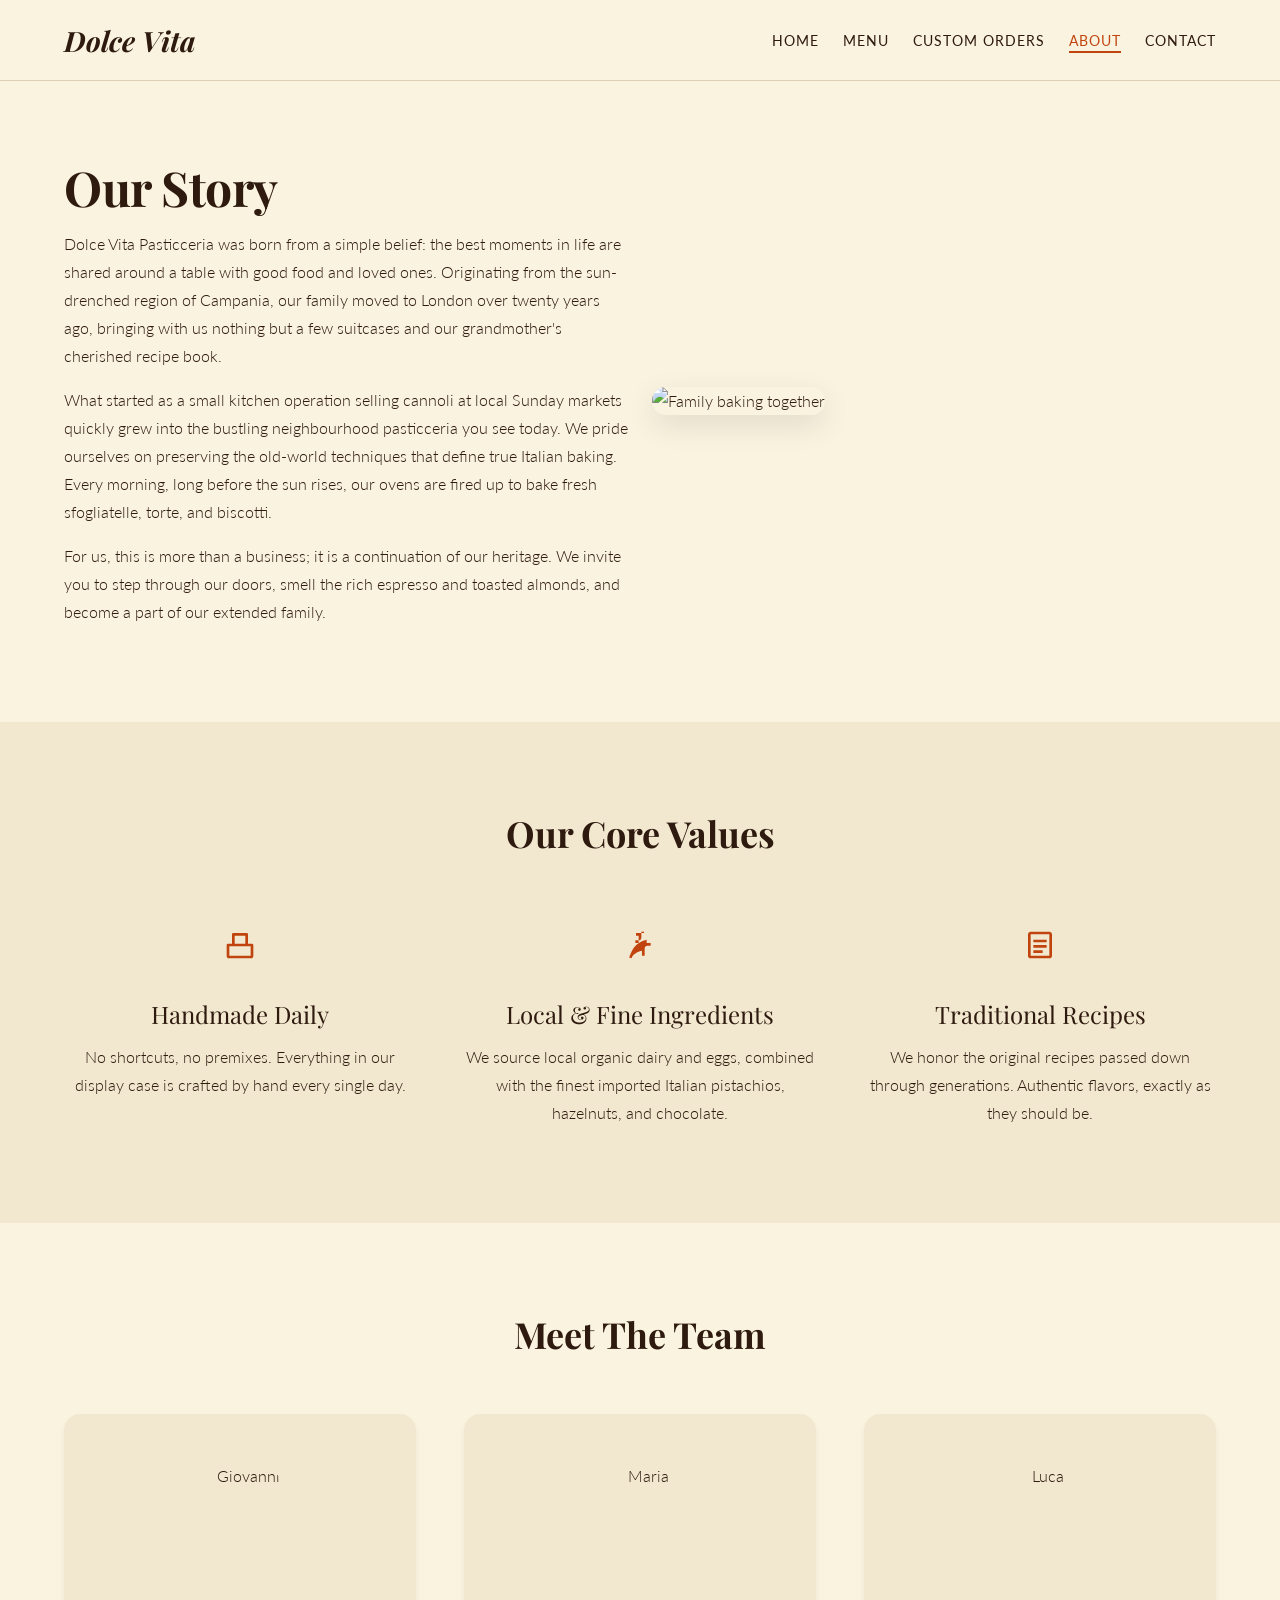
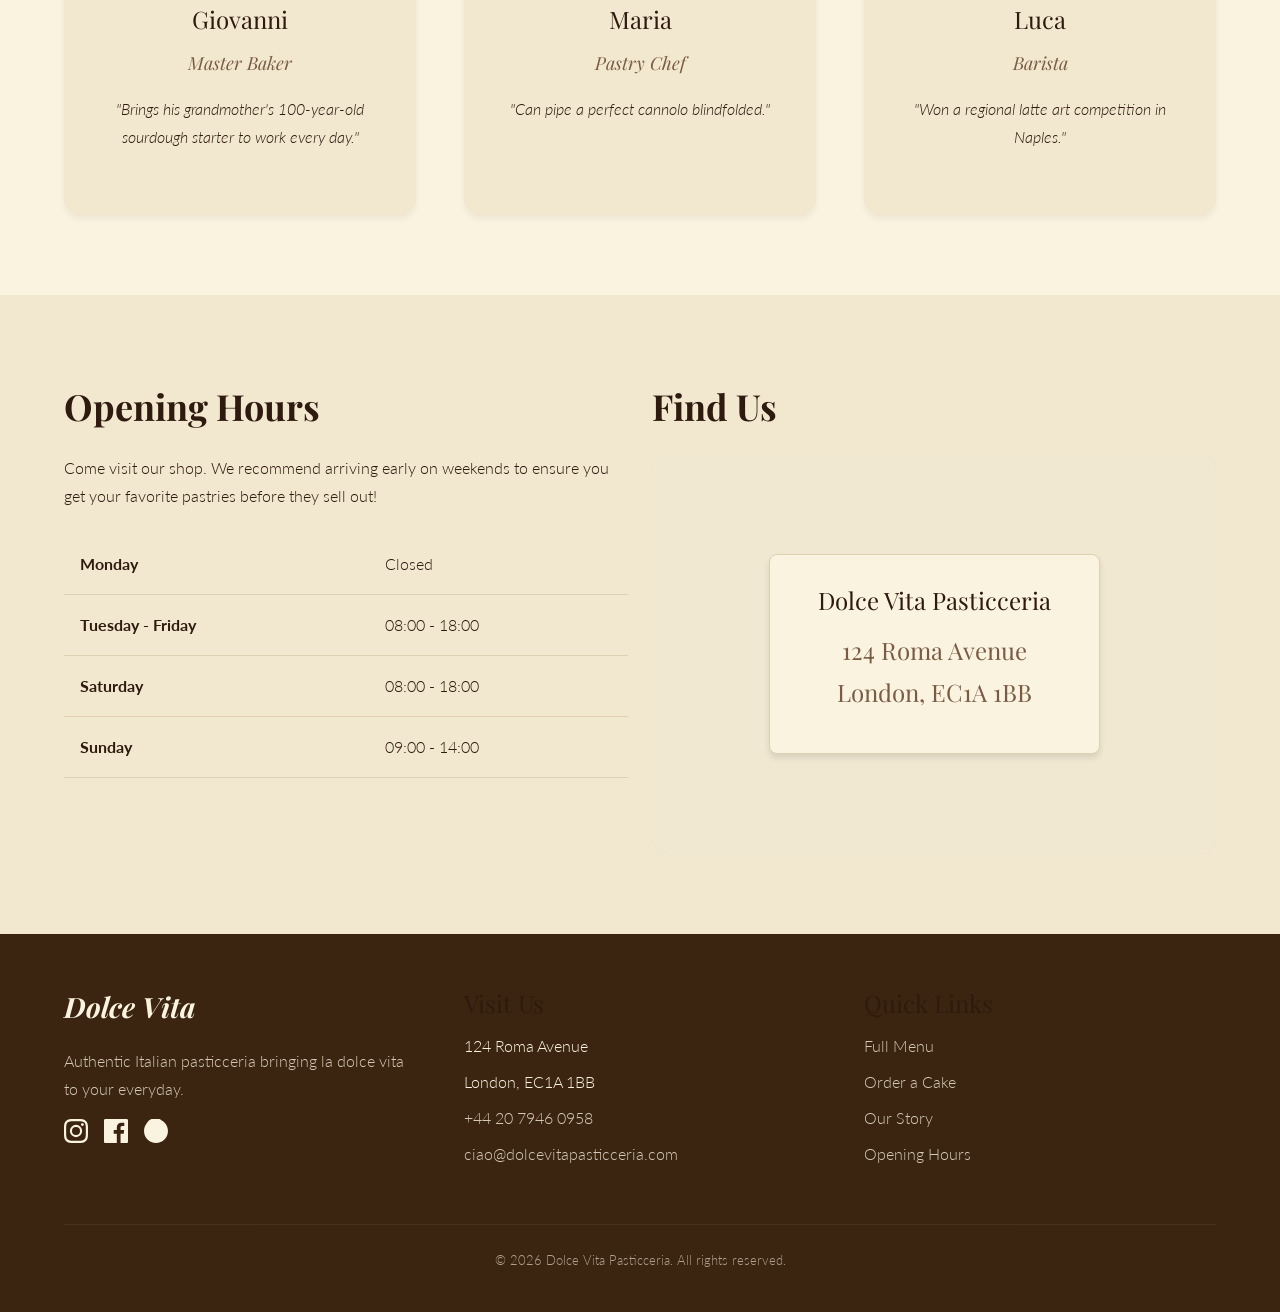
==== about.html @ 6cf19c47 "Add files via upload" ====
<!DOCTYPE html>
<html lang="en">
<head>
  <meta charset="UTF-8">
  <meta name="viewport" content="width=device-width, initial-scale=1.0">
  <title>Our Story | Dolce Vita Pasticceria</title>
  <meta name="description" content="Learn about our family history and the passion behind Dolce Vita Pasticceria. Meet our team of master bakers and pastry chefs.">
  <link rel="stylesheet" href="styles.css">
  
  <!-- Structured Data for LocalBusiness -->
  <script type="application/ld+json">
  {
    "@context": "https://schema.org",
    "@type": "Bakery",
    "name": "Dolce Vita Pasticceria",
    "image": "https://picsum.photos/seed/bakery/1200/800",
    "@id": "",
    "url": "https://dolcevitapasticceria.com",
    "telephone": "+44 20 7946 0958",
    "address": {
      "@type": "PostalAddress",
      "streetAddress": "124 Roma Avenue",
      "addressLocality": "London",
      "postalCode": "EC1A 1BB",
      "addressCountry": "UK"
    }
  }
  </script>
</head>
<body>

  <!-- Navigation -->
  <header>
    <div class="container nav-container">
      <a href="index.html" class="logo">Dolce Vita</a>
      <nav>
        <ul class="nav-links">
          <li><a href="index.html">Home</a></li>
          <li><a href="menu.html">Menu</a></li>
          <li><a href="custom-orders.html">Custom Orders</a></li>
          <li><a href="about.html">About</a></li>
          <li><a href="contact.html">Contact</a></li>
        </ul>
      </nav>
    </div>
  </header>

  <main>
    <!-- Our Story -->
    <section class="section">
      <div class="container">
        <div class="grid grid-2" style="align-items: center;">
          <div>
            <h1 style="margin-bottom: var(--space-md);">Our Story</h1>
            <p>Dolce Vita Pasticceria was born from a simple belief: the best moments in life are shared around a table with good food and loved ones. Originating from the sun-drenched region of Campania, our family moved to London over twenty years ago, bringing with us nothing but a few suitcases and our grandmother's cherished recipe book.</p>
            <p>What started as a small kitchen operation selling cannoli at local Sunday markets quickly grew into the bustling neighbourhood pasticceria you see today. We pride ourselves on preserving the old-world techniques that define true Italian baking. Every morning, long before the sun rises, our ovens are fired up to bake fresh sfogliatelle, torte, and biscotti.</p>
            <p>For us, this is more than a business; it is a continuation of our heritage. We invite you to step through our doors, smell the rich espresso and toasted almonds, and become a part of our extended family.</p>
          </div>
          <div>
            <img src="https://picsum.photos/seed/family/600/800" alt="Family baking together" style="width: 100%; border-radius: var(--radius-lg); box-shadow: 0 10px 30px rgba(0,0,0,0.1);">
          </div>
        </div>
      </div>
    </section>

    <!-- Our Values -->
    <section class="section section-alt">
      <div class="container">
        <h2 class="text-center" style="margin-bottom: var(--space-xl);">Our Core Values</h2>
        <div class="values-grid">
          <div>
            <div class="value-icon">
              <!-- Hand icon SVG -->
              <svg viewBox="0 0 24 24" fill="currentColor"><path d="M21 11h-3V4a1 1 0 0 0-1-1H7a1 1 0 0 0-1 1v7H3a1 1 0 0 0-1 1v8a2 2 0 0 0 2 2h16a2 2 0 0 0 2-2v-8a1 1 0 0 0-1-1zM8 5h8v6H8V5zm12 15H4v-7h16v7z"/></svg>
            </div>
            <h3>Handmade Daily</h3>
            <p>No shortcuts, no premixes. Everything in our display case is crafted by hand every single day.</p>
          </div>
          <div>
            <div class="value-icon">
              <!-- Leaf icon SVG -->
              <svg viewBox="0 0 24 24" fill="currentColor"><path d="M17 8C8 10 5.9 16.17 3.82 21.34l1.89.66L6 21c1.5-2.5 4.9-4.14 7.5-4.6V20h2v-5.5c0-1.1.9-2 2-2h2.5V10.5h-3zm-2-6h-2v4.5c0 1.1-.9 2-2 2H8.5V10.5H11V5H9V3h6v5z"/></svg>
            </div>
            <h3>Local & Fine Ingredients</h3>
            <p>We source local organic dairy and eggs, combined with the finest imported Italian pistachios, hazelnuts, and chocolate.</p>
          </div>
          <div>
            <div class="value-icon">
              <!-- Recipe book icon SVG -->
              <svg viewBox="0 0 24 24" fill="currentColor"><path d="M19 2H5c-1.103 0-2 .897-2 2v16c0 1.103.897 2 2 2h14c1.103 0 2-.897 2-2V4c0-1.103-.897-2-2-2zM5 20V4h14l.002 16H5z"/><path d="M7 12h10v2H7zm0-4h10v2H7zm0 8h7v2H7z"/></svg>
            </div>
            <h3>Traditional Recipes</h3>
            <p>We honor the original recipes passed down through generations. Authentic flavors, exactly as they should be.</p>
          </div>
        </div>
      </div>
    </section>

    <!-- Meet The Team -->
    <section class="section">
      <div class="container">
        <h2 class="text-center" style="margin-bottom: var(--space-xl);">Meet The Team</h2>
        <div id="team-grid" class="grid grid-3">
          <!-- Rendered via JS -->
        </div>
      </div>
    </section>

    <!-- Visit Us / Table -->
    <section class="section section-alt">
      <div class="container">
        <div class="grid grid-2" style="align-items: start;">
          <div>
            <h2>Opening Hours</h2>
            <p style="margin-bottom: var(--space-lg);">Come visit our shop. We recommend arriving early on weekends to ensure you get your favorite pastries before they sell out!</p>
            <table>
              <tbody>
                <tr>
                  <th>Monday</th>
                  <td>Closed</td>
                </tr>
                <tr>
                  <th>Tuesday - Friday</th>
                  <td>08:00 - 18:00</td>
                </tr>
                <tr>
                  <th>Saturday</th>
                  <td>08:00 - 18:00</td>
                </tr>
                <tr>
                  <th>Sunday</th>
                  <td>09:00 - 14:00</td>
                </tr>
              </tbody>
            </table>
          </div>
          <div>
            <h2>Find Us</h2>
            <div class="map-placeholder">
              <div class="map-overlay">
                <h3>Dolce Vita Pasticceria</h3>
                <p>124 Roma Avenue<br>London, EC1A 1BB</p>
              </div>
            </div>
          </div>
        </div>
      </div>
    </section>
  </main>

  <!-- Footer -->
  <footer>
    <div class="container">
      <div class="footer-content">
        <div class="footer-brand">
          <h2 class="logo">Dolce Vita</h2>
          <p style="margin-top: var(--space-md); opacity: 0.8;">Authentic Italian pasticceria bringing la dolce vita to your everyday.</p>
          <div class="social-icons">
            <a href="#" aria-label="Instagram">
              <svg viewBox="0 0 24 24"><path d="M12 2.163c3.204 0 3.584.012 4.85.07 3.252.148 4.771 1.691 4.919 4.919.058 1.265.069 1.645.069 4.849 0 3.205-.012 3.584-.069 4.849-.149 3.225-1.664 4.771-4.919 4.919-1.266.058-1.644.07-4.85.07-3.204 0-3.584-.012-4.849-.07-3.26-.149-4.771-1.699-4.919-4.92-.058-1.265-.07-1.644-.07-4.849 0-3.204.013-3.583.07-4.849.149-3.227 1.664-4.771 4.919-4.919 1.266-.057 1.645-.069 4.849-.069zM12 0C8.741 0 8.333.014 7.053.072 2.695.272.273 2.69.073 7.052.014 8.333 0 8.741 0 12c0 3.259.014 3.668.072 4.948.2 4.358 2.618 6.78 6.98 6.98C8.333 23.986 8.741 24 12 24c3.259 0 3.668-.014 4.948-.072 4.354-.2 6.782-2.618 6.979-6.98.059-1.28.073-1.689.073-4.948 0-3.259-.014-3.667-.072-4.947-.196-4.354-2.617-6.78-6.979-6.98C15.668.014 15.259 0 12 0zm0 5.838a6.162 6.162 0 100 12.324 6.162 6.162 0 000-12.324zM12 16a4 4 0 110-8 4 4 0 010 8zm6.406-11.845a1.44 1.44 0 100 2.881 1.44 1.44 0 000-2.881z"/></svg>
            </a>
            <a href="#" aria-label="Facebook">
              <svg viewBox="0 0 24 24"><path d="M22.675 0h-21.35C.597 0 0 .597 0 1.325v21.351C0 23.403.597 24 1.325 24h11.495v-9.294H9.691v-3.622h3.129V8.413c0-3.1 1.893-4.788 4.659-4.788 1.325 0 2.463.099 2.795.143v3.24l-1.918.001c-1.504 0-1.795.715-1.795 1.763v2.313h3.587l-.467 3.622h-3.12V24h6.116c.73 0 1.323-.597 1.323-1.325V1.325C24 .597 23.403 0 22.675 0z"/></svg>
            </a>
            <a href="#" aria-label="TripAdvisor">
              <svg viewBox="0 0 24 24"><path d="M12.001 23.959c-6.617 0-11.98-5.362-11.98-11.979C.021 5.362 5.384 0 12.001 0c6.616 0 11.979 5.362 11.979 11.98 0 6.617-5.363 11.979-11.979 11.979zm7.042-8.318c-1.42 0-2.571-1.15-2.571-2.57s1.151-2.572 2.571-2.572 2.57 1.152 2.57 2.572-1.15 2.57-2.57 2.57zm-14.084 0c-1.42 0-2.571-1.15-2.571-2.57s1.151-2.572 2.571-2.572 2.57 1.152 2.57 2.572-1.15 2.57-2.57 2.57zm7.042 1.488c2.474 0 4.479-2.004 4.479-4.479s-2.005-4.479-4.479-4.479-4.479 2.004-4.479 4.479 2.005 4.479 4.479 4.479zm0 1.258c-4.464 0-8.232-2.885-9.664-6.953-1.21-3.447-.234-7.387 2.56-9.824 3.738-3.26 9.387-3.252 13.111.015 2.84 2.49 3.784 6.452 2.518 9.9-1.458 4.014-5.184 6.862-9.525 6.862zm0-4.043c-1.614 0-2.923-1.309-2.923-2.923 0-1.615 1.309-2.924 2.923-2.924s2.923 1.309 2.923 2.924c0 1.614-1.309 2.923-2.923 2.923z"/></svg>
            </a>
          </div>
        </div>
        <div>
          <h3>Visit Us</h3>
          <ul class="footer-links">
            <li>124 Roma Avenue</li>
            <li>London, EC1A 1BB</li>
            <li><a href="tel:+442079460958">+44 20 7946 0958</a></li>
            <li><a href="mailto:ciao@dolcevitapasticceria.com">ciao@dolcevitapasticceria.com</a></li>
          </ul>
        </div>
        <div>
          <h3>Quick Links</h3>
          <ul class="footer-links">
            <li><a href="menu.html">Full Menu</a></li>
            <li><a href="custom-orders.html">Order a Cake</a></li>
            <li><a href="about.html">Our Story</a></li>
            <li><a href="contact.html">Opening Hours</a></li>
          </ul>
        </div>
      </div>
      <div class="copyright">
        <p>&copy; <script>document.write(new Date().getFullYear())</script> Dolce Vita Pasticceria. All rights reserved.</p>
      </div>
    </div>
  </footer>

  <script src="main.js"></script>
</body>
</html>
---- styles.css ----
@import url('https://fonts.googleapis.com/css2?family=Playfair+Display:ital,wght@0,400;0,700;1,400&family=Lato:wght@300;400;700&display=swap');

:root {
  /* Colors */
  --color-bg: #FAF3E0;
  --color-bg-alt: #F2E8D0;
  --color-bg-dark: #3B2410;
  --color-accent: #C1440E;
  --color-accent-hover: #A33A0C;
  --color-gold: #C8952A;
  --color-gold-light: #F0D49A;
  --color-border: #DDD0B3;
  --color-text: #2E1A0E;
  --color-text-muted: #7A5C44;
  --color-text-light: #FAF3E0;

  /* Tag Colors */
  --color-tag-gf: #D4EDDA;
  --color-tag-gf-text: #1E6B35;
  --color-tag-v: #FFF3CD;
  --color-tag-v-text: #856404;
  --color-tag-vegan: #D1ECF1;
  --color-tag-vegan-text: #0C5460;

  /* Typography */
  --font-heading: 'Playfair Display', Georgia, serif;
  --font-body: 'Lato', Helvetica, Arial, sans-serif;

  /* Spacing Scale */
  --space-xs: 4px;
  --space-sm: 8px;
  --space-md: 16px;
  --space-lg: 24px;
  --space-xl: 48px;
  --space-2xl: 80px;
  --space-3xl: 128px;

  /* Borders & Radius */
  --radius-sm: 4px;
  --radius-md: 8px;
  --radius-lg: 16px;
  --border: 1px solid var(--color-border);
}

/* Reset */
* {
  box-sizing: border-box;
  margin: 0;
  padding: 0;
}

body {
  font-family: var(--font-body);
  font-size: 16px;
  font-weight: 300;
  line-height: 1.75;
  color: var(--color-text);
  background-color: var(--color-bg);
  min-height: 100vh;
  display: flex;
  flex-direction: column;
}

/* Typography elements */
h1,
h2,
h3,
h4 {
  font-family: var(--font-heading);
  color: var(--color-text);
}

h1 {
  font-size: 48px;
  font-weight: 700;
  letter-spacing: -0.5px;
  line-height: 1.1;
}

h2 {
  font-size: 36px;
  font-weight: 700;
  margin-bottom: var(--space-md);
}

h3 {
  font-size: 24px;
  font-weight: 400;
  margin-bottom: var(--space-sm);
}

h4 {
  font-size: 18px;
  font-weight: 400;
  font-style: italic;
  color: var(--color-text-muted);
}

p {
  margin-bottom: var(--space-md);
}

small,
.meta-text {
  font-size: 13px;
  font-weight: 400;
  color: var(--color-text-muted);
}

.italian-name {
  font-family: var(--font-heading);
  font-style: italic;
  color: var(--color-text);
  font-size: 20px;
}

.price {
  font-family: var(--font-body);
  font-size: 15px;
  font-weight: 700;
  color: var(--color-gold);
}

a {
  color: var(--color-accent);
  text-decoration: none;
  transition: color 0.2s;
}

a:hover {
  color: var(--color-accent-hover);
}

/* Layout Utilities */
.container {
  width: 100%;
  max-width: 1200px;
  margin: 0 auto;
  padding: 0 var(--space-lg);
}

.section {
  padding: var(--space-2xl) 0;
}

.section-alt {
  background-color: var(--color-bg-alt);
}

.text-center {
  text-align: center;
}

.grid {
  display: grid;
  gap: var(--space-lg);
}

.grid-2 {
  grid-template-columns: 1fr;
}

.grid-3 {
  grid-template-columns: 1fr;
}

.grid-4 {
  grid-template-columns: 1fr;
}

@media (min-width: 768px) {
  .grid-2 {
    grid-template-columns: repeat(2, 1fr);
  }

  .grid-3 {
    grid-template-columns: repeat(3, 1fr);
    gap: var(--space-xl);
  }

  .grid-4 {
    grid-template-columns: repeat(2, 1fr);
  }
}

@media (min-width: 1024px) {
  .grid-4 {
    grid-template-columns: repeat(4, 1fr);
  }
}

/* Navigation */
header {
  border-bottom: var(--border);
  background-color: var(--color-bg);
  position: sticky;
  top: 0;
  z-index: 100;
}

.nav-container {
  display: flex;
  justify-content: space-between;
  align-items: center;
  height: 80px;
}

.logo {
  font-family: var(--font-heading);
  font-style: italic;
  font-size: 28px;
  font-weight: 700;
  color: var(--color-text);
}

.nav-links {
  display: none;
  gap: var(--space-lg);
  list-style: none;
}

@media (min-width: 768px) {
  .nav-links {
    display: flex;
  }
}

.nav-links a {
  font-family: var(--font-body);
  font-size: 14px;
  font-weight: 400;
  letter-spacing: 1px;
  text-transform: uppercase;
  color: var(--color-text);
  position: relative;
  padding-bottom: 4px;
}

.nav-links a::after {
  content: '';
  position: absolute;
  width: 0;
  height: 2px;
  bottom: 0;
  left: 0;
  background-color: var(--color-accent);
  transition: width 0.3s ease;
}

.nav-links a:hover::after,
.nav-links a.active::after {
  width: 100%;
}

.nav-links a.active {
  color: var(--color-accent);
}

/* Buttons */
.btn {
  display: inline-block;
  padding: 12px 28px;
  border-radius: var(--radius-md);
  font-family: var(--font-body);
  font-size: 14px;
  font-weight: 700;
  letter-spacing: 1px;
  text-transform: uppercase;
  border: none;
  cursor: pointer;
  transition: all 0.2s ease;
  text-align: center;
}

.btn-primary {
  background: var(--color-accent);
  color: var(--color-text-light);
}

.btn-primary:hover {
  background: var(--color-accent-hover);
  color: var(--color-text-light);
  transform: translateY(-1px);
}

.btn-ghost {
  background: transparent;
  color: var(--color-accent);
  border: 1px solid var(--color-accent);
}

.btn-ghost:hover {
  background: black;
  color: var(--color-text-light);
}

/* Hero Section */
.hero {
  position: relative;
  height: 80vh;
  min-height: 600px;
  display: flex;
  align-items: center;
  justify-content: center;
  text-align: center;
  background-size: cover;
  background-position: center;
  color: var(--color-text-light);
}

.hero::before {
  content: '';
  position: absolute;
  top: 0;
  left: 0;
  right: 0;
  bottom: 0;
  background: rgba(46, 26, 14, 0.6);
}

.hero-content {
  position: relative;
  z-index: 1;
  max-width: 800px;
  padding: var(--space-lg);
}

.hero h1 {
  color: var(--color-text-light);
  margin-bottom: var(--space-md);
}

.hero p {
  font-size: 20px;
  margin-bottom: var(--space-xl);
}

.hero-btns {
  display: flex;
  gap: var(--space-md);
  justify-content: center;
  flex-wrap: wrap;
}

/* Cards */
.card {
  background: var(--color-bg-alt);
  border-radius: var(--radius-lg);
  overflow: hidden;
  box-shadow: 0 4px 6px rgba(0, 0, 0, 0.05);
  transition: transform 0.2s ease;
}

.card:hover {
  transform: translateY(-4px);
}

.card-img {
  width: 100%;
  height: 200px;
  object-fit: cover;
}

.card-content {
  padding: var(--space-lg);
}

.card-header {
  display: flex;
  justify-content: space-between;
  align-items: flex-start;
  margin-bottom: var(--space-sm);
}

.tags {
  display: flex;
  gap: var(--space-xs);
  margin-top: var(--space-sm);
  flex-wrap: wrap;
}

.tag {
  font-size: 11px;
  padding: 2px 8px;
  border-radius: var(--radius-sm);
  font-weight: 700;
  text-transform: uppercase;
  letter-spacing: 0.5px;
}

.tag-gf {
  background: var(--color-tag-gf);
  color: var(--color-tag-gf-text);
}

.tag-v {
  background: var(--color-tag-v);
  color: var(--color-tag-v-text);
}

.tag-vegan {
  background: var(--color-tag-vegan);
  color: var(--color-tag-vegan-text);
}

/* Menu Filtering */
.filter-bar {
  display: flex;
  gap: var(--space-md);
  justify-content: center;
  flex-wrap: wrap;
  margin-bottom: var(--space-xl);
}

.filter-btn {
  background: transparent;
  border: 1px solid var(--color-border);
  padding: 8px 16px;
  border-radius: var(--radius-md);
  cursor: pointer;
  font-family: var(--font-body);
  color: var(--color-text);
  transition: all 0.2s ease;
}

.filter-btn:hover,
.filter-btn.active {
  background: var(--color-accent);
  color: var(--color-text-light);
  border-color: var(--color-accent);
}

/* Menu Item Animation */
.menu-item {
  transition: opacity 0.25s ease, transform 0.25s ease;
  opacity: 1;
  transform: translateY(0);
}

.menu-item.hidden {
  display: none;
}

.menu-item.filtering {
  opacity: 0;
  transform: translateY(8px);
}

/* Forms */
form {
  background: var(--color-bg-alt);
  padding: var(--space-xl);
  border-radius: var(--radius-lg);
  border: var(--border);
}

.form-group {
  margin-bottom: var(--space-md);
}

label {
  display: block;
  font-weight: 700;
  margin-bottom: var(--space-xs);
  font-size: 14px;
}

input,
select,
textarea {
  width: 100%;
  padding: 12px;
  border: 1px solid var(--color-border);
  border-radius: var(--radius-md);
  font-family: var(--font-body);
  font-size: 16px;
  background: var(--color-bg);
  color: var(--color-text);
}

input:focus,
select:focus,
textarea:focus {
  outline: none;
  border-color: var(--color-accent);
  box-shadow: 0 0 0 2px rgba(193, 68, 14, 0.1);
}

.form-row {
  display: grid;
  grid-template-columns: 1fr;
  gap: var(--space-md);
}

@media (min-width: 768px) {
  .form-row {
    grid-template-columns: 1fr 1fr;
  }
}

.form-success {
  display: none;
  background: var(--color-bg-alt);
  padding: var(--space-xl);
  border-radius: var(--radius-lg);
  border: 1px solid var(--color-gold);
  text-align: center;
}

/* Tables */
table {
  width: 100%;
  border-collapse: collapse;
  margin-bottom: var(--space-lg);
}

th,
td {
  padding: var(--space-md);
  border-bottom: var(--border);
  text-align: left;
}

tr:nth-child(even) {
  background-color: var(--color-bg-alt);
}

/* Footer */
footer {
  background-color: var(--color-bg-dark);
  color: var(--color-text-light);
  padding: var(--space-xl) 0 var(--space-lg);
  margin-top: auto;
}

.footer-content {
  display: grid;
  grid-template-columns: 1fr;
  gap: var(--space-xl);
  margin-bottom: var(--space-xl);
}

@media (min-width: 768px) {
  .footer-content {
    grid-template-columns: 1fr 1fr 1fr;
  }
}

.footer-brand h2 {
  color: var(--color-text-light);
}

.footer-links {
  list-style: none;
}

.footer-links li {
  margin-bottom: var(--space-sm);
}

.footer-links a {
  color: var(--color-text-light);
  opacity: 0.8;
}

.footer-links a:hover {
  opacity: 1;
  color: var(--color-gold);
}

.social-icons {
  display: flex;
  gap: var(--space-md);
  margin-top: var(--space-md);
}

.social-icons a {
  color: var(--color-text-light);
}

.social-icons a:hover {
  color: var(--color-gold);
}

.social-icons svg {
  width: 24px;
  height: 24px;
  fill: currentColor;
}

.copyright {
  text-align: center;
  border-top: 1px solid rgba(250, 243, 224, 0.1);
  padding-top: var(--space-lg);
  font-size: 13px;
  opacity: 0.6;
}

/* Seasonal Banner */
.seasonal-banner {
  background-color: var(--color-gold-light);
  color: var(--color-text);
  padding: var(--space-sm) var(--space-lg);
  text-align: center;
  position: relative;
  font-weight: 700;
  display: none;
}

.banner-close {
  position: absolute;
  right: var(--space-lg);
  top: 50%;
  transform: translateY(-50%);
  background: none;
  border: none;
  font-size: 20px;
  cursor: pointer;
  color: var(--color-text);
}

/* Gallery Lightbox */
.gallery-grid {
  display: grid;
  grid-template-columns: repeat(2, 1fr);
  gap: var(--space-md);
}

@media (min-width: 768px) {
  .gallery-grid {
    grid-template-columns: repeat(3, 1fr);
  }
}

@media (min-width: 1024px) {
  .gallery-grid {
    grid-template-columns: repeat(4, 1fr);
  }
}

.gallery-item {
  cursor: pointer;
  overflow: hidden;
  border-radius: var(--radius-md);
  aspect-ratio: 1;
}

.gallery-item img {
  width: 100%;
  height: 100%;
  object-fit: cover;
  transition: transform 0.3s ease;
}

.gallery-item:hover img {
  transform: scale(1.05);
}

.lightbox {
  position: fixed;
  top: 0;
  left: 0;
  right: 0;
  bottom: 0;
  background: rgba(46, 26, 14, 0.92);
  display: flex;
  justify-content: center;
  align-items: center;
  z-index: 1000;
  opacity: 0;
  pointer-events: none;
  transition: opacity 0.3s ease;
}

.lightbox.active {
  opacity: 1;
  pointer-events: auto;
}

.lightbox-content {
  position: relative;
  max-width: 90vw;
  max-height: 90vh;
  transform: scale(0.95);
  transition: transform 0.3s ease;
}

.lightbox.active .lightbox-content {
  transform: scale(1);
}

.lightbox img {
  max-width: 100%;
  max-height: 90vh;
  border-radius: var(--radius-md);
  box-shadow: 0 10px 30px rgba(0, 0, 0, 0.5);
}

.lightbox-close {
  position: absolute;
  top: -40px;
  right: 0;
  color: var(--color-text-light);
  font-size: 30px;
  cursor: pointer;
  background: none;
  border: none;
}

.lightbox-prev,
.lightbox-next {
  position: absolute;
  top: 50%;
  transform: translateY(-50%);
  background: rgba(250, 243, 224, 0.2);
  color: var(--color-text-light);
  border: none;
  width: 50px;
  height: 50px;
  border-radius: 50%;
  font-size: 24px;
  cursor: pointer;
  display: flex;
  justify-content: center;
  align-items: center;
  transition: background 0.2s;
}

.lightbox-prev:hover,
.lightbox-next:hover {
  background: rgba(250, 243, 224, 0.4);
}

.lightbox-prev {
  left: var(--space-lg);
}

.lightbox-next {
  right: var(--space-lg);
}

/* Steps */
.steps {
  display: flex;
  flex-direction: column;
  gap: var(--space-xl);
  counter-reset: step-counter;
}

@media (min-width: 768px) {
  .steps {
    flex-direction: row;
  }
}

.step {
  flex: 1;
  text-align: center;
  position: relative;
}

.step::before {
  counter-increment: step-counter;
  content: counter(step-counter);
  width: 48px;
  height: 48px;
  background: var(--color-gold-light);
  color: var(--color-text);
  font-family: var(--font-heading);
  font-size: 24px;
  border-radius: 50%;
  display: flex;
  justify-content: center;
  align-items: center;
  margin: 0 auto var(--space-md);
}

/* Values */
.values-grid {
  display: grid;
  gap: var(--space-xl);
}

@media (min-width: 768px) {
  .values-grid {
    grid-template-columns: repeat(3, 1fr);
    text-align: center;
  }
}

.value-icon {
  width: 64px;
  height: 64px;
  background: var(--color-bg-alt);
  border-radius: 50%;
  display: flex;
  justify-content: center;
  align-items: center;
  margin: 0 auto var(--space-md);
  color: var(--color-accent);
}

.value-icon svg {
  width: 32px;
  height: 32px;
}

/* Contact info blocks */
.contact-info {
  background: var(--color-bg-alt);
  padding: var(--space-xl);
  border-radius: var(--radius-lg);
  border: var(--border);
  height: 100%;
}

.info-block {
  margin-bottom: var(--space-lg);
}

/* Map placeholder */
.map-placeholder {
  width: 100%;
  height: 400px;
  background-color: var(--color-border);
  border-radius: var(--radius-lg);
  display: flex;
  justify-content: center;
  align-items: center;
  color: var(--color-text-muted);
  font-family: var(--font-heading);
  font-size: 24px;
  position: relative;
  overflow: hidden;
  background-image: url('https://picsum.photos/seed/map/1200/400');
  background-size: cover;
  background-position: center;
}

.map-placeholder::before {
  content: '';
  position: absolute;
  top: 0;
  left: 0;
  right: 0;
  bottom: 0;
  background: rgba(250, 243, 224, 0.7);
}

.map-overlay {
  position: relative;
  z-index: 1;
  background: var(--color-bg);
  padding: var(--space-lg) var(--space-xl);
  border-radius: var(--radius-md);
  border: var(--border);
  text-align: center;
  box-shadow: 0 4px 6px rgba(0, 0, 0, 0.1);
}

/* Testimonials */
.testimonial {
  background: var(--color-bg);
  padding: var(--space-xl);
  border-radius: var(--radius-lg);
  text-align: center;
  border: var(--border);
}

.stars {
  color: var(--color-gold);
  margin-bottom: var(--space-md);
}

.quote {
  font-family: var(--font-heading);
  font-size: 18px;
  font-style: italic;
  margin-bottom: var(--space-md);
}

.staff-img {
  width: 120px;
  height: 120px;
  border-radius: 50%;
  object-fit: cover;
  margin: 0 auto var(--space-md);
  display: block;
}
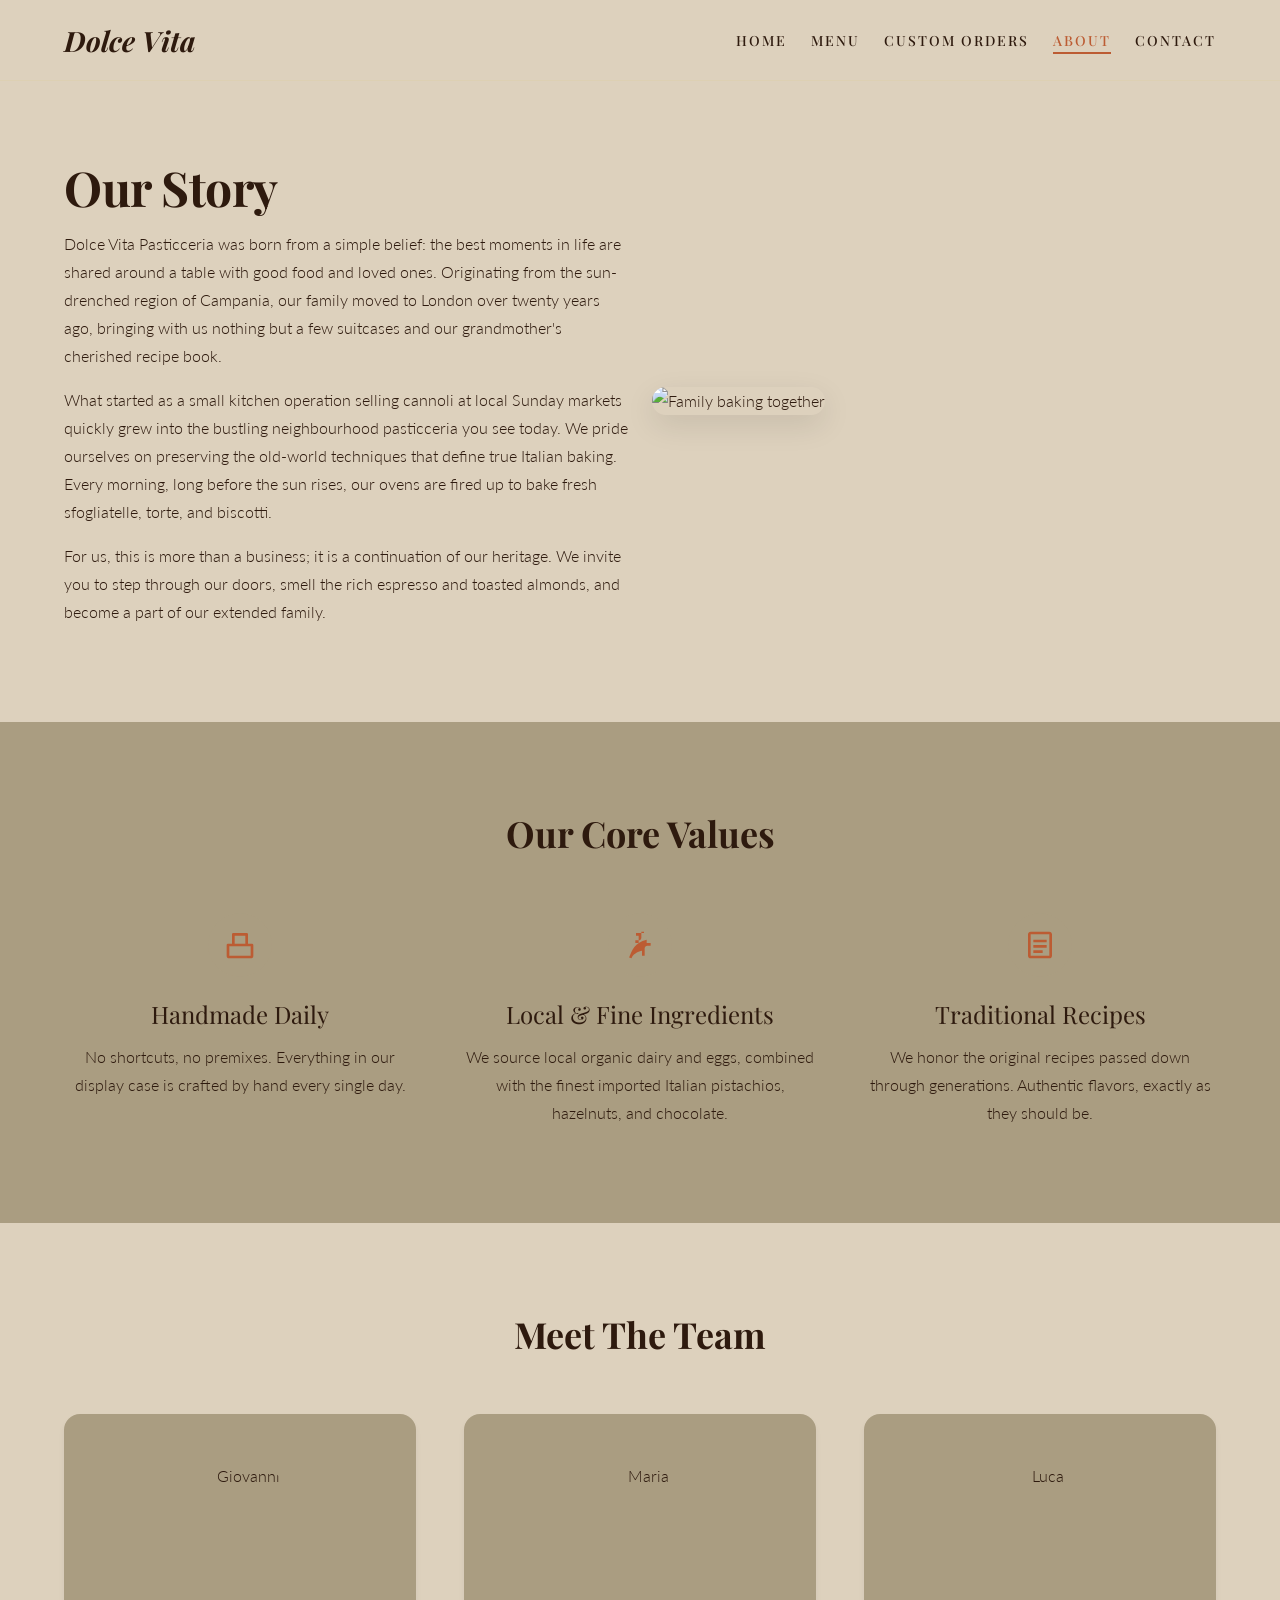
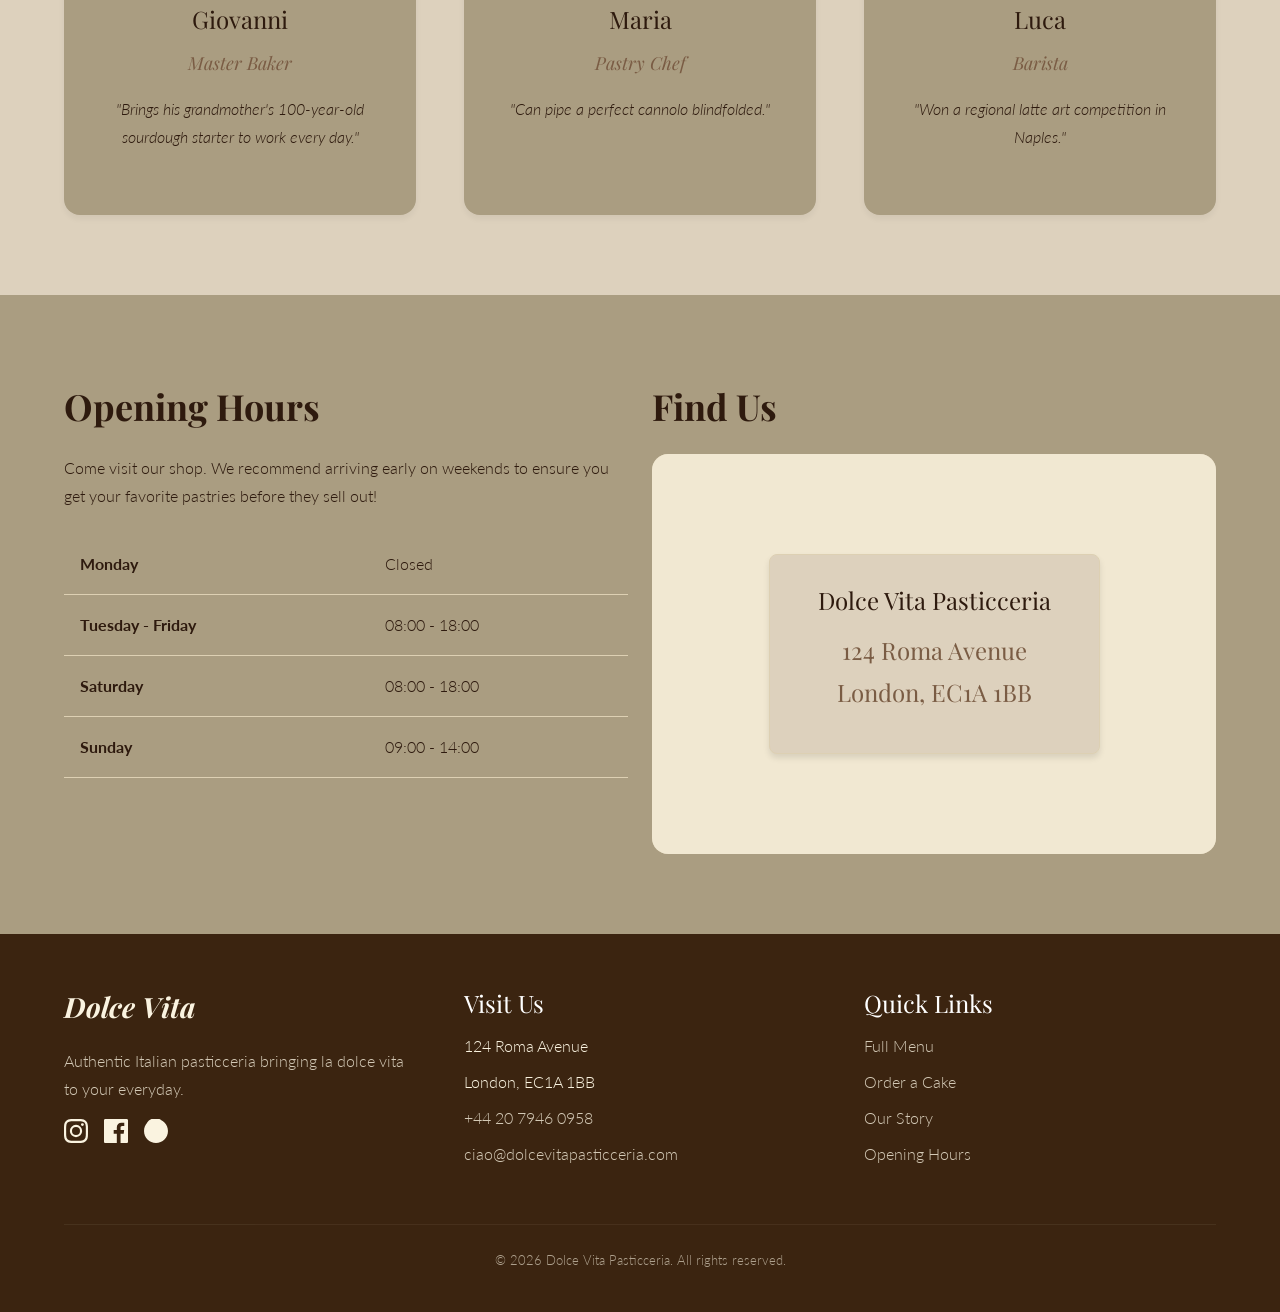
==== commit d16b2034: "Add files via upload" ====
--- a/about.html
+++ b/about.html
@@ -1,12 +1,14 @@
 <!DOCTYPE html>
 <html lang="en">
+
 <head>
   <meta charset="UTF-8">
   <meta name="viewport" content="width=device-width, initial-scale=1.0">
   <title>Our Story | Dolce Vita Pasticceria</title>
-  <meta name="description" content="Learn about our family history and the passion behind Dolce Vita Pasticceria. Meet our team of master bakers and pastry chefs.">
+  <meta name="description"
+    content="Learn about our family history and the passion behind Dolce Vita Pasticceria. Meet our team of master bakers and pastry chefs.">
   <link rel="stylesheet" href="styles.css">
-  
+
   <!-- Structured Data for LocalBusiness -->
   <script type="application/ld+json">
   {
@@ -27,6 +29,7 @@
   }
   </script>
 </head>
+
 <body>
 
   <!-- Navigation -->
@@ -52,12 +55,20 @@
         <div class="grid grid-2" style="align-items: center;">
           <div>
             <h1 style="margin-bottom: var(--space-md);">Our Story</h1>
-            <p>Dolce Vita Pasticceria was born from a simple belief: the best moments in life are shared around a table with good food and loved ones. Originating from the sun-drenched region of Campania, our family moved to London over twenty years ago, bringing with us nothing but a few suitcases and our grandmother's cherished recipe book.</p>
-            <p>What started as a small kitchen operation selling cannoli at local Sunday markets quickly grew into the bustling neighbourhood pasticceria you see today. We pride ourselves on preserving the old-world techniques that define true Italian baking. Every morning, long before the sun rises, our ovens are fired up to bake fresh sfogliatelle, torte, and biscotti.</p>
-            <p>For us, this is more than a business; it is a continuation of our heritage. We invite you to step through our doors, smell the rich espresso and toasted almonds, and become a part of our extended family.</p>
-          </div>
-          <div>
-            <img src="https://picsum.photos/seed/family/600/800" alt="Family baking together" style="width: 100%; border-radius: var(--radius-lg); box-shadow: 0 10px 30px rgba(0,0,0,0.1);">
+            <p>Dolce Vita Pasticceria was born from a simple belief: the best moments in life are shared around a table
+              with good food and loved ones. Originating from the sun-drenched region of Campania, our family moved to
+              London over twenty years ago, bringing with us nothing but a few suitcases and our grandmother's cherished
+              recipe book.</p>
+            <p>What started as a small kitchen operation selling cannoli at local Sunday markets quickly grew into the
+              bustling neighbourhood pasticceria you see today. We pride ourselves on preserving the old-world
+              techniques that define true Italian baking. Every morning, long before the sun rises, our ovens are fired
+              up to bake fresh sfogliatelle, torte, and biscotti.</p>
+            <p>For us, this is more than a business; it is a continuation of our heritage. We invite you to step through
+              our doors, smell the rich espresso and toasted almonds, and become a part of our extended family.</p>
+          </div>
+          <div>
+            <img src="imagess\png5.png" alt="Family baking together"
+              style="width: 100%; border-radius: var(--radius-lg); box-shadow: 0 10px 30px rgba(0,0,0,0.1);">
           </div>
         </div>
       </div>
@@ -71,7 +82,10 @@
           <div>
             <div class="value-icon">
               <!-- Hand icon SVG -->
-              <svg viewBox="0 0 24 24" fill="currentColor"><path d="M21 11h-3V4a1 1 0 0 0-1-1H7a1 1 0 0 0-1 1v7H3a1 1 0 0 0-1 1v8a2 2 0 0 0 2 2h16a2 2 0 0 0 2-2v-8a1 1 0 0 0-1-1zM8 5h8v6H8V5zm12 15H4v-7h16v7z"/></svg>
+              <svg viewBox="0 0 24 24" fill="currentColor">
+                <path
+                  d="M21 11h-3V4a1 1 0 0 0-1-1H7a1 1 0 0 0-1 1v7H3a1 1 0 0 0-1 1v8a2 2 0 0 0 2 2h16a2 2 0 0 0 2-2v-8a1 1 0 0 0-1-1zM8 5h8v6H8V5zm12 15H4v-7h16v7z" />
+              </svg>
             </div>
             <h3>Handmade Daily</h3>
             <p>No shortcuts, no premixes. Everything in our display case is crafted by hand every single day.</p>
@@ -79,18 +93,27 @@
           <div>
             <div class="value-icon">
               <!-- Leaf icon SVG -->
-              <svg viewBox="0 0 24 24" fill="currentColor"><path d="M17 8C8 10 5.9 16.17 3.82 21.34l1.89.66L6 21c1.5-2.5 4.9-4.14 7.5-4.6V20h2v-5.5c0-1.1.9-2 2-2h2.5V10.5h-3zm-2-6h-2v4.5c0 1.1-.9 2-2 2H8.5V10.5H11V5H9V3h6v5z"/></svg>
+              <svg viewBox="0 0 24 24" fill="currentColor">
+                <path
+                  d="M17 8C8 10 5.9 16.17 3.82 21.34l1.89.66L6 21c1.5-2.5 4.9-4.14 7.5-4.6V20h2v-5.5c0-1.1.9-2 2-2h2.5V10.5h-3zm-2-6h-2v4.5c0 1.1-.9 2-2 2H8.5V10.5H11V5H9V3h6v5z" />
+              </svg>
             </div>
             <h3>Local & Fine Ingredients</h3>
-            <p>We source local organic dairy and eggs, combined with the finest imported Italian pistachios, hazelnuts, and chocolate.</p>
+            <p>We source local organic dairy and eggs, combined with the finest imported Italian pistachios, hazelnuts,
+              and chocolate.</p>
           </div>
           <div>
             <div class="value-icon">
               <!-- Recipe book icon SVG -->
-              <svg viewBox="0 0 24 24" fill="currentColor"><path d="M19 2H5c-1.103 0-2 .897-2 2v16c0 1.103.897 2 2 2h14c1.103 0 2-.897 2-2V4c0-1.103-.897-2-2-2zM5 20V4h14l.002 16H5z"/><path d="M7 12h10v2H7zm0-4h10v2H7zm0 8h7v2H7z"/></svg>
+              <svg viewBox="0 0 24 24" fill="currentColor">
+                <path
+                  d="M19 2H5c-1.103 0-2 .897-2 2v16c0 1.103.897 2 2 2h14c1.103 0 2-.897 2-2V4c0-1.103-.897-2-2-2zM5 20V4h14l.002 16H5z" />
+                <path d="M7 12h10v2H7zm0-4h10v2H7zm0 8h7v2H7z" />
+              </svg>
             </div>
             <h3>Traditional Recipes</h3>
-            <p>We honor the original recipes passed down through generations. Authentic flavors, exactly as they should be.</p>
+            <p>We honor the original recipes passed down through generations. Authentic flavors, exactly as they should
+              be.</p>
           </div>
         </div>
       </div>
@@ -112,7 +135,8 @@
         <div class="grid grid-2" style="align-items: start;">
           <div>
             <h2>Opening Hours</h2>
-            <p style="margin-bottom: var(--space-lg);">Come visit our shop. We recommend arriving early on weekends to ensure you get your favorite pastries before they sell out!</p>
+            <p style="margin-bottom: var(--space-lg);">Come visit our shop. We recommend arriving early on weekends to
+              ensure you get your favorite pastries before they sell out!</p>
             <table>
               <tbody>
                 <tr>
@@ -154,21 +178,31 @@
       <div class="footer-content">
         <div class="footer-brand">
           <h2 class="logo">Dolce Vita</h2>
-          <p style="margin-top: var(--space-md); opacity: 0.8;">Authentic Italian pasticceria bringing la dolce vita to your everyday.</p>
+          <p style="margin-top: var(--space-md); opacity: 0.8;">Authentic Italian pasticceria bringing la dolce vita to
+            your everyday.</p>
           <div class="social-icons">
             <a href="#" aria-label="Instagram">
-              <svg viewBox="0 0 24 24"><path d="M12 2.163c3.204 0 3.584.012 4.85.07 3.252.148 4.771 1.691 4.919 4.919.058 1.265.069 1.645.069 4.849 0 3.205-.012 3.584-.069 4.849-.149 3.225-1.664 4.771-4.919 4.919-1.266.058-1.644.07-4.85.07-3.204 0-3.584-.012-4.849-.07-3.26-.149-4.771-1.699-4.919-4.92-.058-1.265-.07-1.644-.07-4.849 0-3.204.013-3.583.07-4.849.149-3.227 1.664-4.771 4.919-4.919 1.266-.057 1.645-.069 4.849-.069zM12 0C8.741 0 8.333.014 7.053.072 2.695.272.273 2.69.073 7.052.014 8.333 0 8.741 0 12c0 3.259.014 3.668.072 4.948.2 4.358 2.618 6.78 6.98 6.98C8.333 23.986 8.741 24 12 24c3.259 0 3.668-.014 4.948-.072 4.354-.2 6.782-2.618 6.979-6.98.059-1.28.073-1.689.073-4.948 0-3.259-.014-3.667-.072-4.947-.196-4.354-2.617-6.78-6.979-6.98C15.668.014 15.259 0 12 0zm0 5.838a6.162 6.162 0 100 12.324 6.162 6.162 0 000-12.324zM12 16a4 4 0 110-8 4 4 0 010 8zm6.406-11.845a1.44 1.44 0 100 2.881 1.44 1.44 0 000-2.881z"/></svg>
+              <svg viewBox="0 0 24 24">
+                <path
+                  d="M12 2.163c3.204 0 3.584.012 4.85.07 3.252.148 4.771 1.691 4.919 4.919.058 1.265.069 1.645.069 4.849 0 3.205-.012 3.584-.069 4.849-.149 3.225-1.664 4.771-4.919 4.919-1.266.058-1.644.07-4.85.07-3.204 0-3.584-.012-4.849-.07-3.26-.149-4.771-1.699-4.919-4.92-.058-1.265-.07-1.644-.07-4.849 0-3.204.013-3.583.07-4.849.149-3.227 1.664-4.771 4.919-4.919 1.266-.057 1.645-.069 4.849-.069zM12 0C8.741 0 8.333.014 7.053.072 2.695.272.273 2.69.073 7.052.014 8.333 0 8.741 0 12c0 3.259.014 3.668.072 4.948.2 4.358 2.618 6.78 6.98 6.98C8.333 23.986 8.741 24 12 24c3.259 0 3.668-.014 4.948-.072 4.354-.2 6.782-2.618 6.979-6.98.059-1.28.073-1.689.073-4.948 0-3.259-.014-3.667-.072-4.947-.196-4.354-2.617-6.78-6.979-6.98C15.668.014 15.259 0 12 0zm0 5.838a6.162 6.162 0 100 12.324 6.162 6.162 0 000-12.324zM12 16a4 4 0 110-8 4 4 0 010 8zm6.406-11.845a1.44 1.44 0 100 2.881 1.44 1.44 0 000-2.881z" />
+              </svg>
             </a>
             <a href="#" aria-label="Facebook">
-              <svg viewBox="0 0 24 24"><path d="M22.675 0h-21.35C.597 0 0 .597 0 1.325v21.351C0 23.403.597 24 1.325 24h11.495v-9.294H9.691v-3.622h3.129V8.413c0-3.1 1.893-4.788 4.659-4.788 1.325 0 2.463.099 2.795.143v3.24l-1.918.001c-1.504 0-1.795.715-1.795 1.763v2.313h3.587l-.467 3.622h-3.12V24h6.116c.73 0 1.323-.597 1.323-1.325V1.325C24 .597 23.403 0 22.675 0z"/></svg>
+              <svg viewBox="0 0 24 24">
+                <path
+                  d="M22.675 0h-21.35C.597 0 0 .597 0 1.325v21.351C0 23.403.597 24 1.325 24h11.495v-9.294H9.691v-3.622h3.129V8.413c0-3.1 1.893-4.788 4.659-4.788 1.325 0 2.463.099 2.795.143v3.24l-1.918.001c-1.504 0-1.795.715-1.795 1.763v2.313h3.587l-.467 3.622h-3.12V24h6.116c.73 0 1.323-.597 1.323-1.325V1.325C24 .597 23.403 0 22.675 0z" />
+              </svg>
             </a>
             <a href="#" aria-label="TripAdvisor">
-              <svg viewBox="0 0 24 24"><path d="M12.001 23.959c-6.617 0-11.98-5.362-11.98-11.979C.021 5.362 5.384 0 12.001 0c6.616 0 11.979 5.362 11.979 11.98 0 6.617-5.363 11.979-11.979 11.979zm7.042-8.318c-1.42 0-2.571-1.15-2.571-2.57s1.151-2.572 2.571-2.572 2.57 1.152 2.57 2.572-1.15 2.57-2.57 2.57zm-14.084 0c-1.42 0-2.571-1.15-2.571-2.57s1.151-2.572 2.571-2.572 2.57 1.152 2.57 2.572-1.15 2.57-2.57 2.57zm7.042 1.488c2.474 0 4.479-2.004 4.479-4.479s-2.005-4.479-4.479-4.479-4.479 2.004-4.479 4.479 2.005 4.479 4.479 4.479zm0 1.258c-4.464 0-8.232-2.885-9.664-6.953-1.21-3.447-.234-7.387 2.56-9.824 3.738-3.26 9.387-3.252 13.111.015 2.84 2.49 3.784 6.452 2.518 9.9-1.458 4.014-5.184 6.862-9.525 6.862zm0-4.043c-1.614 0-2.923-1.309-2.923-2.923 0-1.615 1.309-2.924 2.923-2.924s2.923 1.309 2.923 2.924c0 1.614-1.309 2.923-2.923 2.923z"/></svg>
+              <svg viewBox="0 0 24 24">
+                <path
+                  d="M12.001 23.959c-6.617 0-11.98-5.362-11.98-11.979C.021 5.362 5.384 0 12.001 0c6.616 0 11.979 5.362 11.979 11.98 0 6.617-5.363 11.979-11.979 11.979zm7.042-8.318c-1.42 0-2.571-1.15-2.571-2.57s1.151-2.572 2.571-2.572 2.57 1.152 2.57 2.572-1.15 2.57-2.57 2.57zm-14.084 0c-1.42 0-2.571-1.15-2.571-2.57s1.151-2.572 2.571-2.572 2.57 1.152 2.57 2.572-1.15 2.57-2.57 2.57zm7.042 1.488c2.474 0 4.479-2.004 4.479-4.479s-2.005-4.479-4.479-4.479-4.479 2.004-4.479 4.479 2.005 4.479 4.479 4.479zm0 1.258c-4.464 0-8.232-2.885-9.664-6.953-1.21-3.447-.234-7.387 2.56-9.824 3.738-3.26 9.387-3.252 13.111.015 2.84 2.49 3.784 6.452 2.518 9.9-1.458 4.014-5.184 6.862-9.525 6.862zm0-4.043c-1.614 0-2.923-1.309-2.923-2.923 0-1.615 1.309-2.924 2.923-2.924s2.923 1.309 2.923 2.924c0 1.614-1.309 2.923-2.923 2.923z" />
+              </svg>
             </a>
           </div>
         </div>
         <div>
-          <h3>Visit Us</h3>
+          <h3 style="color:white;">Visit Us</h3>
           <ul class="footer-links">
             <li>124 Roma Avenue</li>
             <li>London, EC1A 1BB</li>
@@ -177,7 +211,7 @@
           </ul>
         </div>
         <div>
-          <h3>Quick Links</h3>
+          <h3 style="color:white;">Quick Links</h3>
           <ul class="footer-links">
             <li><a href="menu.html">Full Menu</a></li>
             <li><a href="custom-orders.html">Order a Cake</a></li>
@@ -187,11 +221,14 @@
         </div>
       </div>
       <div class="copyright">
-        <p>&copy; <script>document.write(new Date().getFullYear())</script> Dolce Vita Pasticceria. All rights reserved.</p>
+        <p>&copy;
+          <script>document.write(new Date().getFullYear())</script> Dolce Vita Pasticceria. All rights reserved.
+        </p>
       </div>
     </div>
   </footer>
 
   <script src="main.js"></script>
 </body>
-</html>
+
+</html>
--- a/styles.css
+++ b/styles.css
@@ -2,12 +2,12 @@
 
 :root {
   /* Colors */
-  --color-bg: #FAF3E0;
-  --color-bg-alt: #F2E8D0;
+  --color-bg: #ddd1bd;
+  --color-bg-alt: #aa9d81;
   --color-bg-dark: #3B2410;
-  --color-accent: #C1440E;
-  --color-accent-hover: #A33A0C;
-  --color-gold: #C8952A;
+  --color-accent: #bc5c33;
+  --color-accent-hover: #a2b0b5;
+  --color-gold: #2f2c2641;
   --color-gold-light: #F0D49A;
   --color-border: #DDD0B3;
   --color-text: #2E1A0E;
@@ -228,8 +228,9 @@
 .nav-links a {
   font-family: var(--font-body);
   font-size: 14px;
-  font-weight: 400;
-  letter-spacing: 1px;
+  font-family: var(--font-heading);
+  font-weight: 500;
+  letter-spacing: 2px;
   text-transform: uppercase;
   color: var(--color-text);
   position: relative;
@@ -290,7 +291,7 @@
 }
 
 .btn-ghost:hover {
-  background: black;
+  background: var(--color-accent);
   color: var(--color-text-light);
 }
 
@@ -832,7 +833,7 @@
   font-size: 24px;
   position: relative;
   overflow: hidden;
-  background-image: url('https://picsum.photos/seed/map/1200/400');
+  background-image: url(imagess/dolce_vita_1.png);
   background-size: cover;
   background-position: center;
 }
